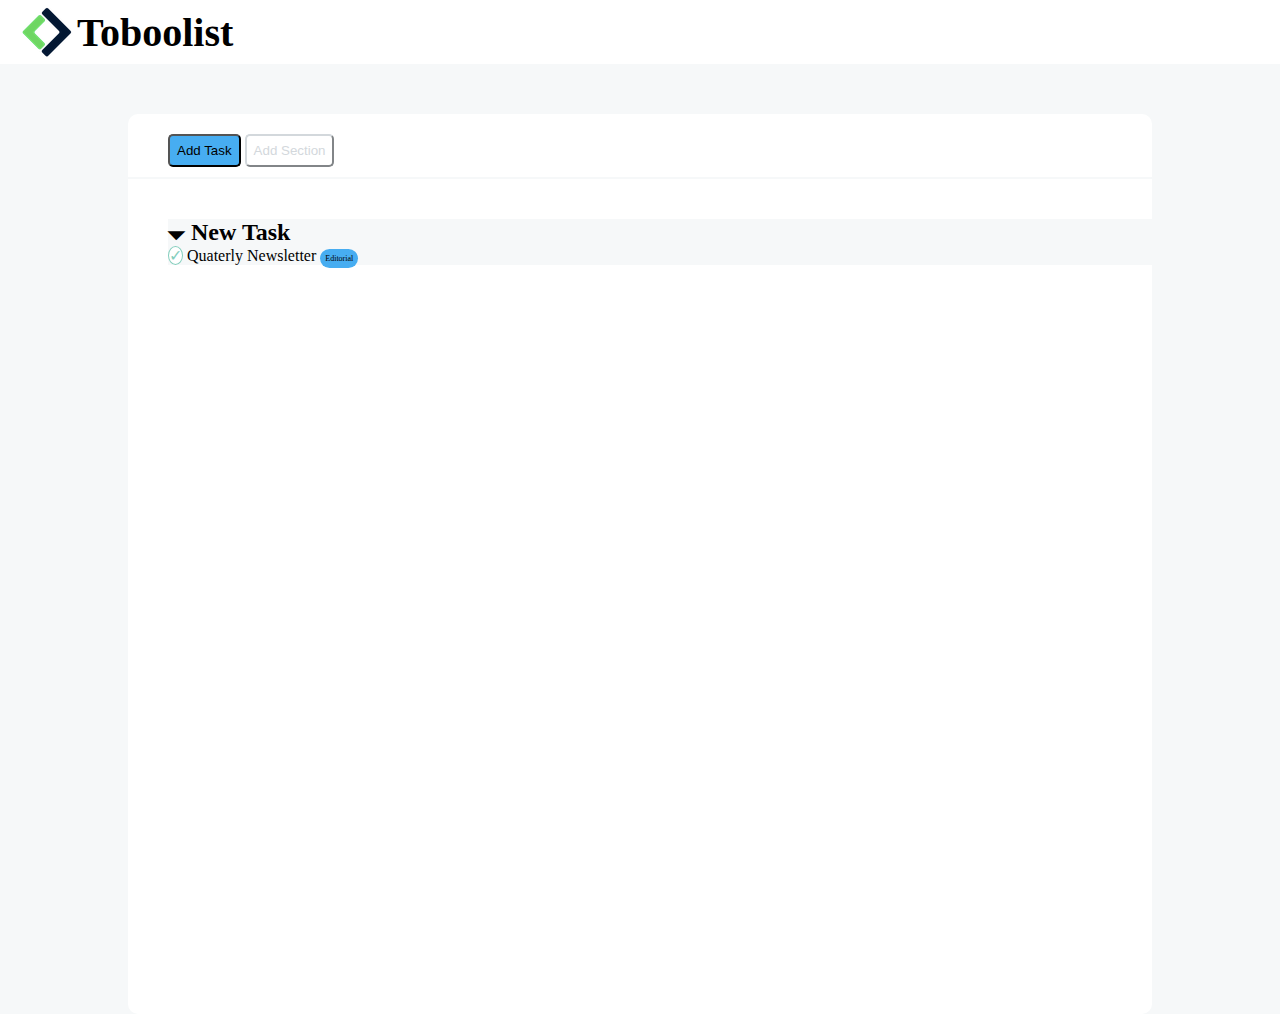
==== index.html @ 052f7660 "changed the name in index" ====
<!DOCTYPE html>
<html lang="en">
<head>
    <meta charset="UTF-8">
    <meta name="viewport" content="width=device-width, initial-scale=1.0">
    <title>toboolist</title>
    <link rel="stylesheet" href="./assets/css/style.css">
</head>
<body>
    <header>
        <!--Logo and title-->
        <figure>
            <img src="./assets/img/logo copia.png" alt="Logo"> 
            <h1>Toboolist</h1> 
        </figure>
        <!--Logo and title-->
    </header>

    <main>
        <section>
            <!--section of buttons-->
            <button id="button-1">Add Task</button> 
            <button id="button-2">Add Section</button>
            <hr>
            <!--section of buttons-->
            
            <div>
                <h2>&#128899; New Task</h2>
                <ul>
                    <li>
                        <span class="check">&#10003;</span> Quaterly Newsletter <span class="Editorial">Editorial</span>
                    </li>
                </ul>
                
            </div>

            <div>

            </div>
            <div></div>
        </section>
    </main>
</body>
</html>
---- assets/css/style.css ----
*{
    margin: 0;
    padding: 0;
    box-sizing: border-box;
    background-color: #F6F8F9;
}

figure{
    background-color: white;
}
img {
    padding-left: 20px;
    vertical-align: middle;
    background-color: white;
    margin-top: 5px;
    margin-bottom: 5px;
}
 
h1 {
    font-size: 40px;
    display: inline;
    vertical-align: middle; 
    background-color: white;
}

main section{
    margin: 0 auto;
    width: 80%;
    height: 900px;
    margin-top: 50px;
    background-color: white;
    border-radius: 10px;
}

#button-1 {
    margin-top: 20px;
    margin-left: 40px;
    border-radius: 5px;
    background-color: #47ADF1; 
    padding: 7px;
}

#button-2 {
    border-radius: 5px;
    background-color: white;
    padding: 7px;
    color: #D3D8DC;
    border-color: #D3D8DC;
}

hr {
    border: 1px solid #F6F8F9;
    margin-top: 10px;
}

main div {
    margin-left: 40px;
    margin-top: 40px;
    background-color: white;
}

ul {
    list-style-type: none;
}

span.check {
    color: #85CEBD;
    border: 1px solid #85CEBD;
    border-radius: 100%;
    width: 100px;
    height: 100px;
    background-color: white;
}

span.Editorial {
    border-radius: 10px;
    background-color: #47ADF1; 
    padding: 5px;
    font-size: 8px;
}
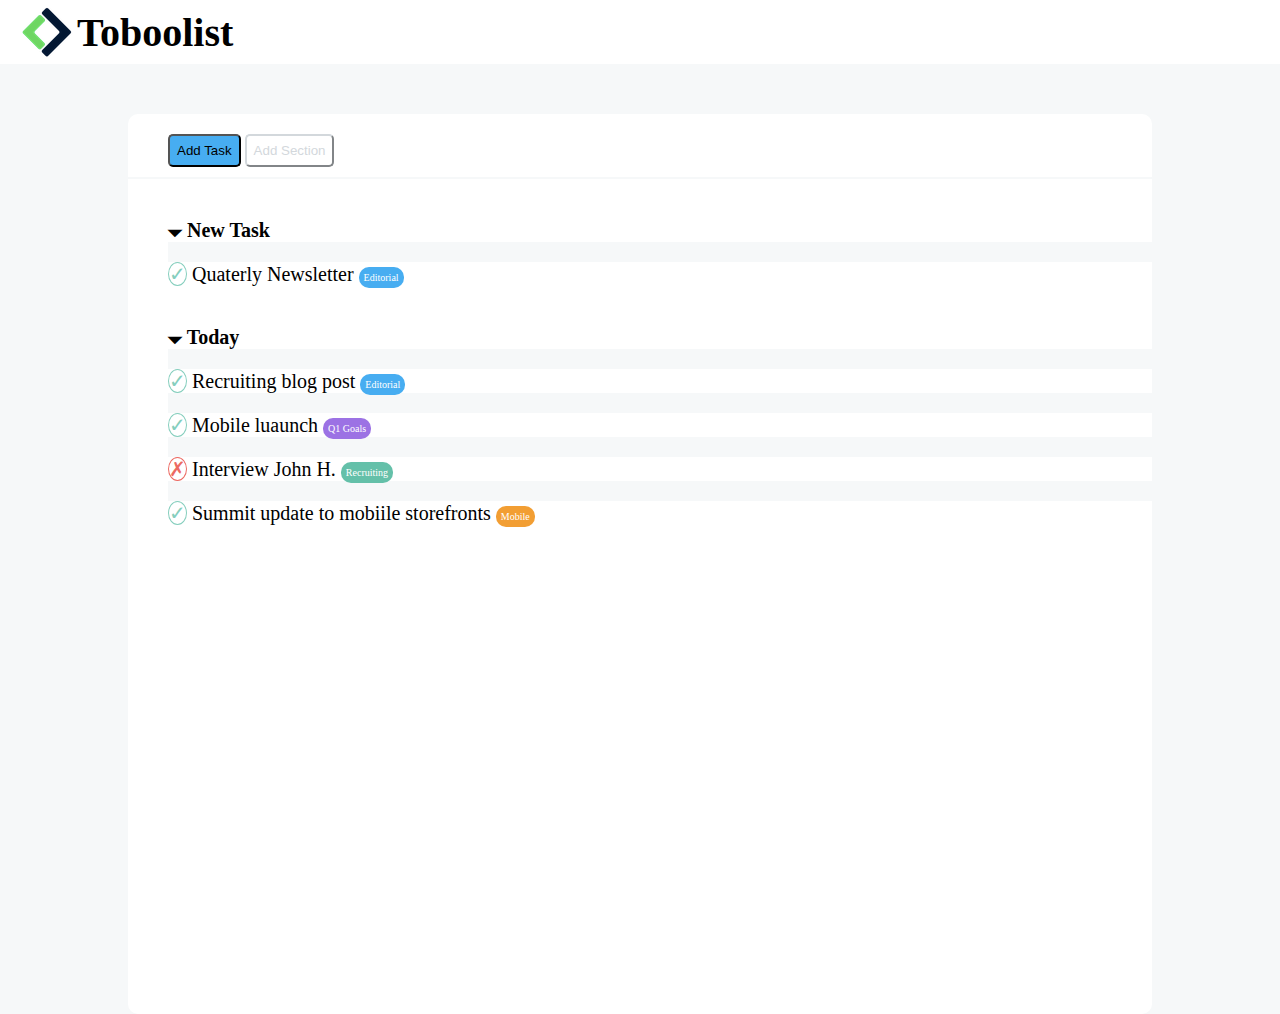
==== commit ebab48f4: "working on the last part" ====
--- a/index.html
+++ b/index.html
@@ -25,7 +25,7 @@
             <!--section of buttons-->
             
             <div>
-                <h2>&#128899; New Task</h2>
+                <h2 class="subtitle">&#128899; New Task</h2>
                 <ul>
                     <li>
                         <span class="check">&#10003;</span> Quaterly Newsletter <span class="Editorial">Editorial</span>
@@ -34,10 +34,30 @@
                 
             </div>
 
+            <div> 
+                <h2 class="subtitle">&#128899; Today</h2>
+                <ul>
+                    <li>
+                        <span class="check">&#10003;</span> Recruiting blog post <span class="Editorial">Editorial</span>
+                    </li>
+
+                    <li>
+                        <span class="check">&#10003;</span> Mobile luaunch  <span class="Goals">Q1 Goals</span>
+                    </li>
+
+                    <li>
+                        <span class="ballot-x">&#10007;</span> Interview John H. <span class="Recruiting">Recruiting</span>
+                    </li>
+
+                    <li>
+                        <span class="check">&#10003;</span> Summit update to mobiile storefronts <span class="Mobile">Mobile</span>
+                    </li>
+                </ul>
+            </div>
+
             <div>
 
             </div>
-            <div></div>
         </section>
     </main>
 </body>
--- a/assets/css/style.css
+++ b/assets/css/style.css
@@ -56,11 +56,13 @@
 main div {
     margin-left: 40px;
     margin-top: 40px;
-    background-color: white;
 }
 
-ul {
+ul > li , h2.subtitle {
     list-style-type: none;
+    background-color: white;
+    margin-top: 20px;
+    font-size: 20px;
 }
 
 span.check {
@@ -76,5 +78,39 @@
     border-radius: 10px;
     background-color: #47ADF1; 
     padding: 5px;
-    font-size: 8px;
+    font-size: 10px;
+    color: white;
+}
+
+span.Goals {
+    border-radius: 10px;
+    background-color: #9C72E4; 
+    padding: 5px;
+    font-size: 10px;
+    color: white;
+}
+
+span.ballot-x {
+    color: #EC6962;
+    border: 1px solid #EC6962;
+    border-radius: 100%;
+    width: 100px;
+    height: 100px;
+    background-color: white;
+}
+
+span.Recruiting { 
+    border-radius: 10px;
+    background-color: #64C0A9; 
+    padding: 5px;
+    font-size: 10px;
+    color: white;
+}
+
+span.Mobile {
+    border-radius: 10px;
+    background-color: #F29E33; 
+    padding: 5px;
+    font-size: 10px;
+    color: white;
 }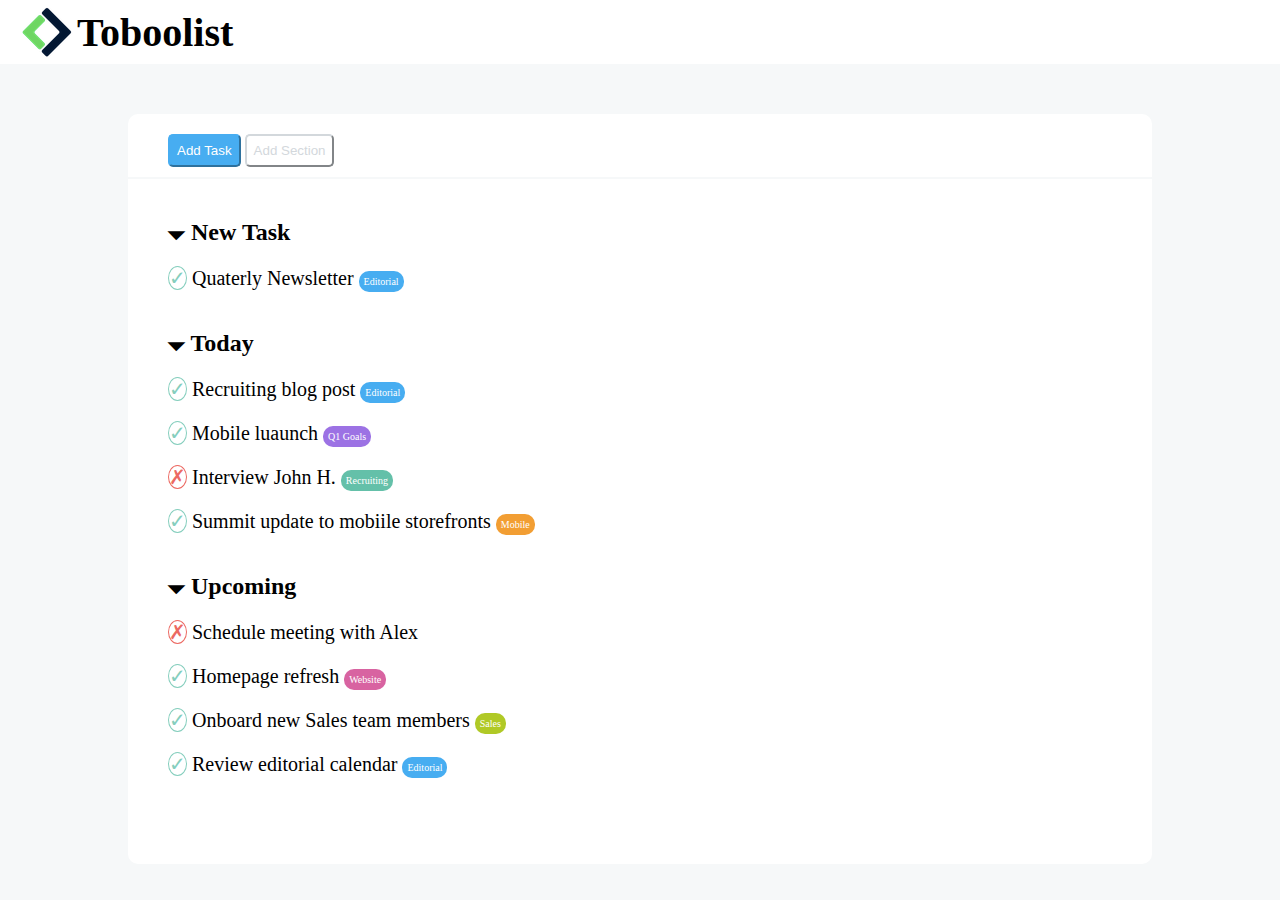
==== commit d67c08f7: "fixed the last things about the entire file" ====
--- a/index.html
+++ b/index.html
@@ -25,16 +25,18 @@
             <!--section of buttons-->
             
             <div>
+                <!--section of the Nex Task-->
                 <h2 class="subtitle">&#128899; New Task</h2>
                 <ul>
                     <li>
                         <span class="check">&#10003;</span> Quaterly Newsletter <span class="Editorial">Editorial</span>
                     </li>
                 </ul>
-                
+                <!--section of the Nex Task-->
             </div>
 
             <div> 
+                <!--section of Today-->
                 <h2 class="subtitle">&#128899; Today</h2>
                 <ul>
                     <li>
@@ -53,10 +55,30 @@
                         <span class="check">&#10003;</span> Summit update to mobiile storefronts <span class="Mobile">Mobile</span>
                     </li>
                 </ul>
+                <!--section of Today-->
             </div>
 
             <div>
+                <!--section of Upcoming-->
+                <h2 class="subtitle">&#128899; Upcoming</h2>
+                <ul>
+                    <li>
+                        <span class="ballot-x">&#10007;</span> Schedule meeting with Alex 
+                    </li>
 
+                    <li>
+                        <span class="check">&#10003;</span> Homepage refresh <span class="Website">Website</span>
+                    </li>
+
+                    <li>
+                        <span class="check">&#10003;</span> Onboard new Sales team members <span class="Sales">Sales</span>
+                    </li>
+
+                    <li>
+                        <span class="check">&#10003;</span> Review editorial calendar  <span class="Editorial">Editorial</span>
+                    </li>
+                </ul>
+                <!--section of Upcoming-->
             </div>
         </section>
     </main>
--- a/assets/css/style.css
+++ b/assets/css/style.css
@@ -26,7 +26,7 @@
 main section{
     margin: 0 auto;
     width: 80%;
-    height: 900px;
+    height: 750px;
     margin-top: 50px;
     background-color: white;
     border-radius: 10px;
@@ -38,6 +38,8 @@
     border-radius: 5px;
     background-color: #47ADF1; 
     padding: 7px;
+    color: white;
+    border-color: #47ADF1;
 }
 
 #button-2 {
@@ -58,10 +60,14 @@
     margin-top: 40px;
 }
 
-ul > li , h2.subtitle {
+h2.subtitle {
+    background-color: white;
+}
+
+ul > li {
+    background-color: white;
     list-style-type: none;
-    background-color: white;
-    margin-top: 20px;
+    padding-top: 20px;
     font-size: 20px;
 }
 
@@ -113,4 +119,20 @@
     padding: 5px;
     font-size: 10px;
     color: white;
+}
+
+span.Website {
+    border-radius: 10px;
+    background-color: #D863A1; 
+    padding: 5px;
+    font-size: 10px;
+    color: white;
+}
+
+span.Sales {
+    border-radius: 10px;
+    background-color: #B0C926; 
+    padding: 5px;
+    font-size: 10px;
+    color: white;
 }